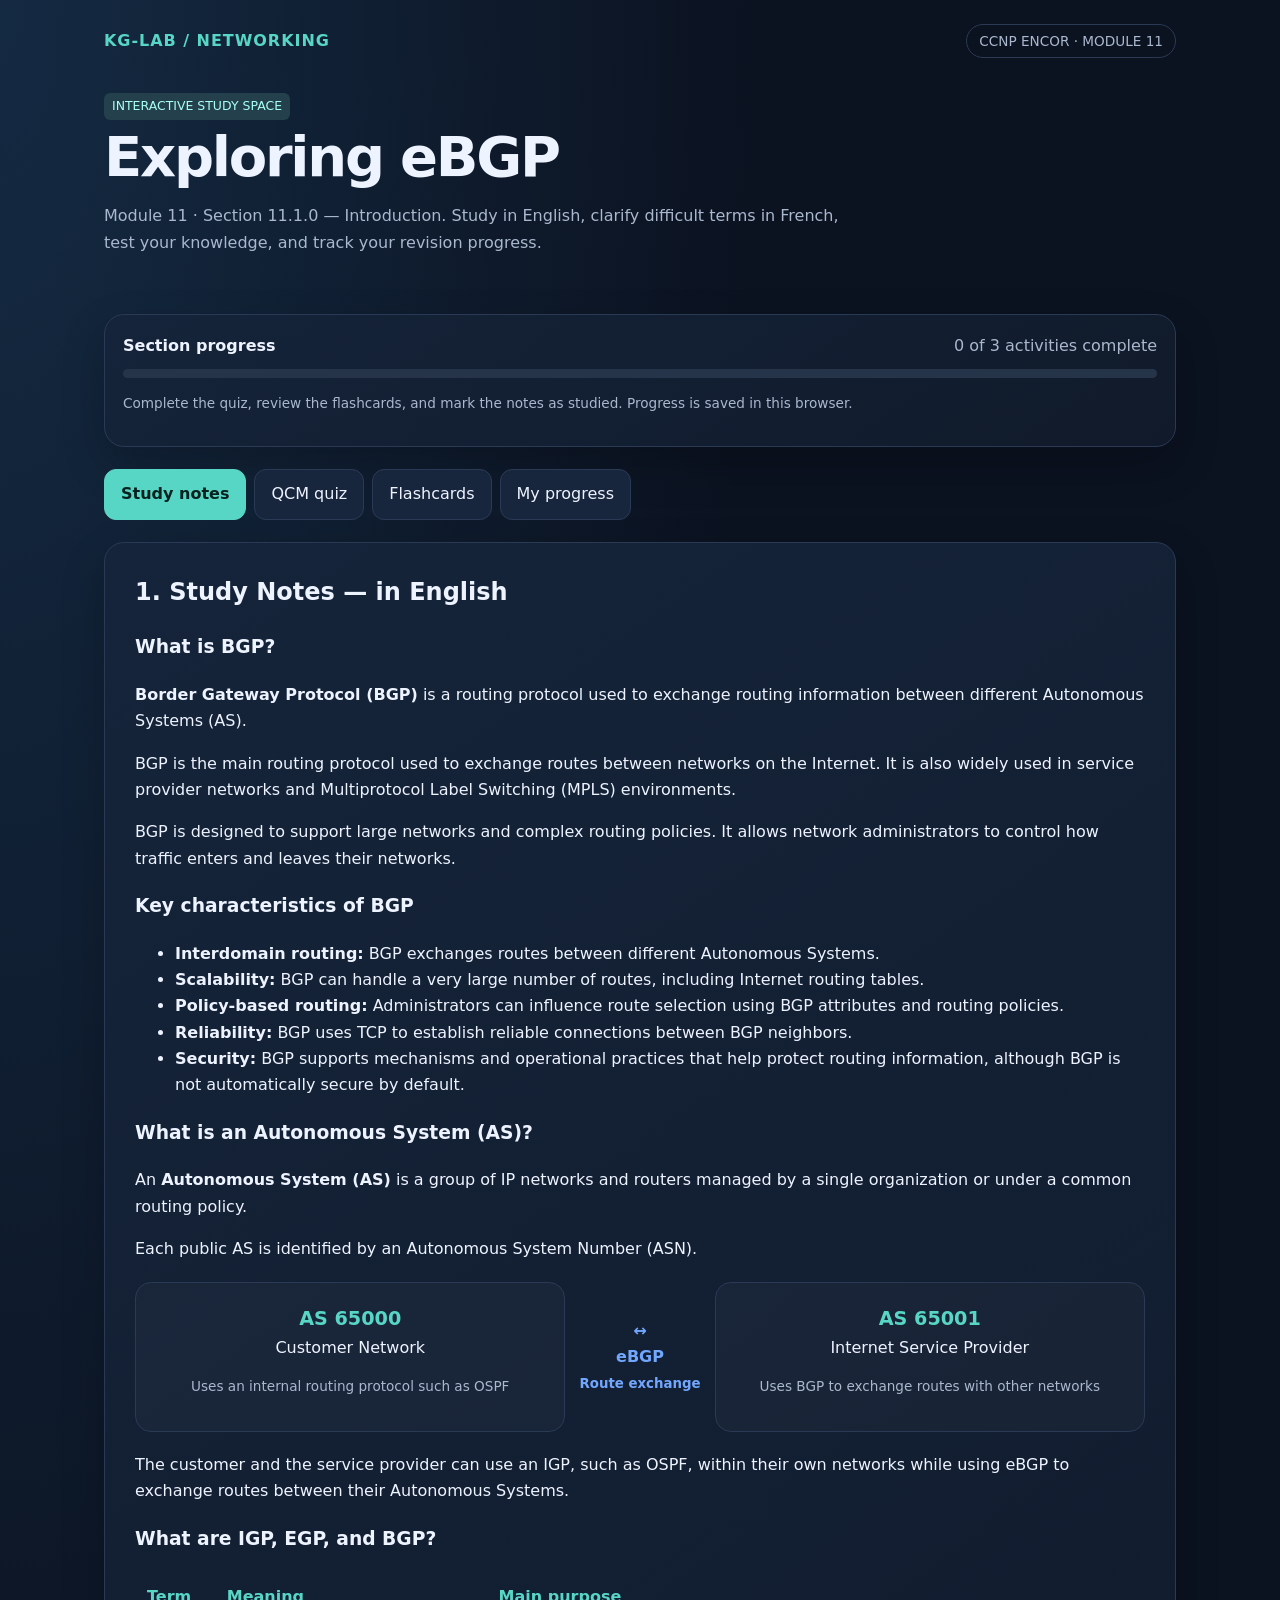
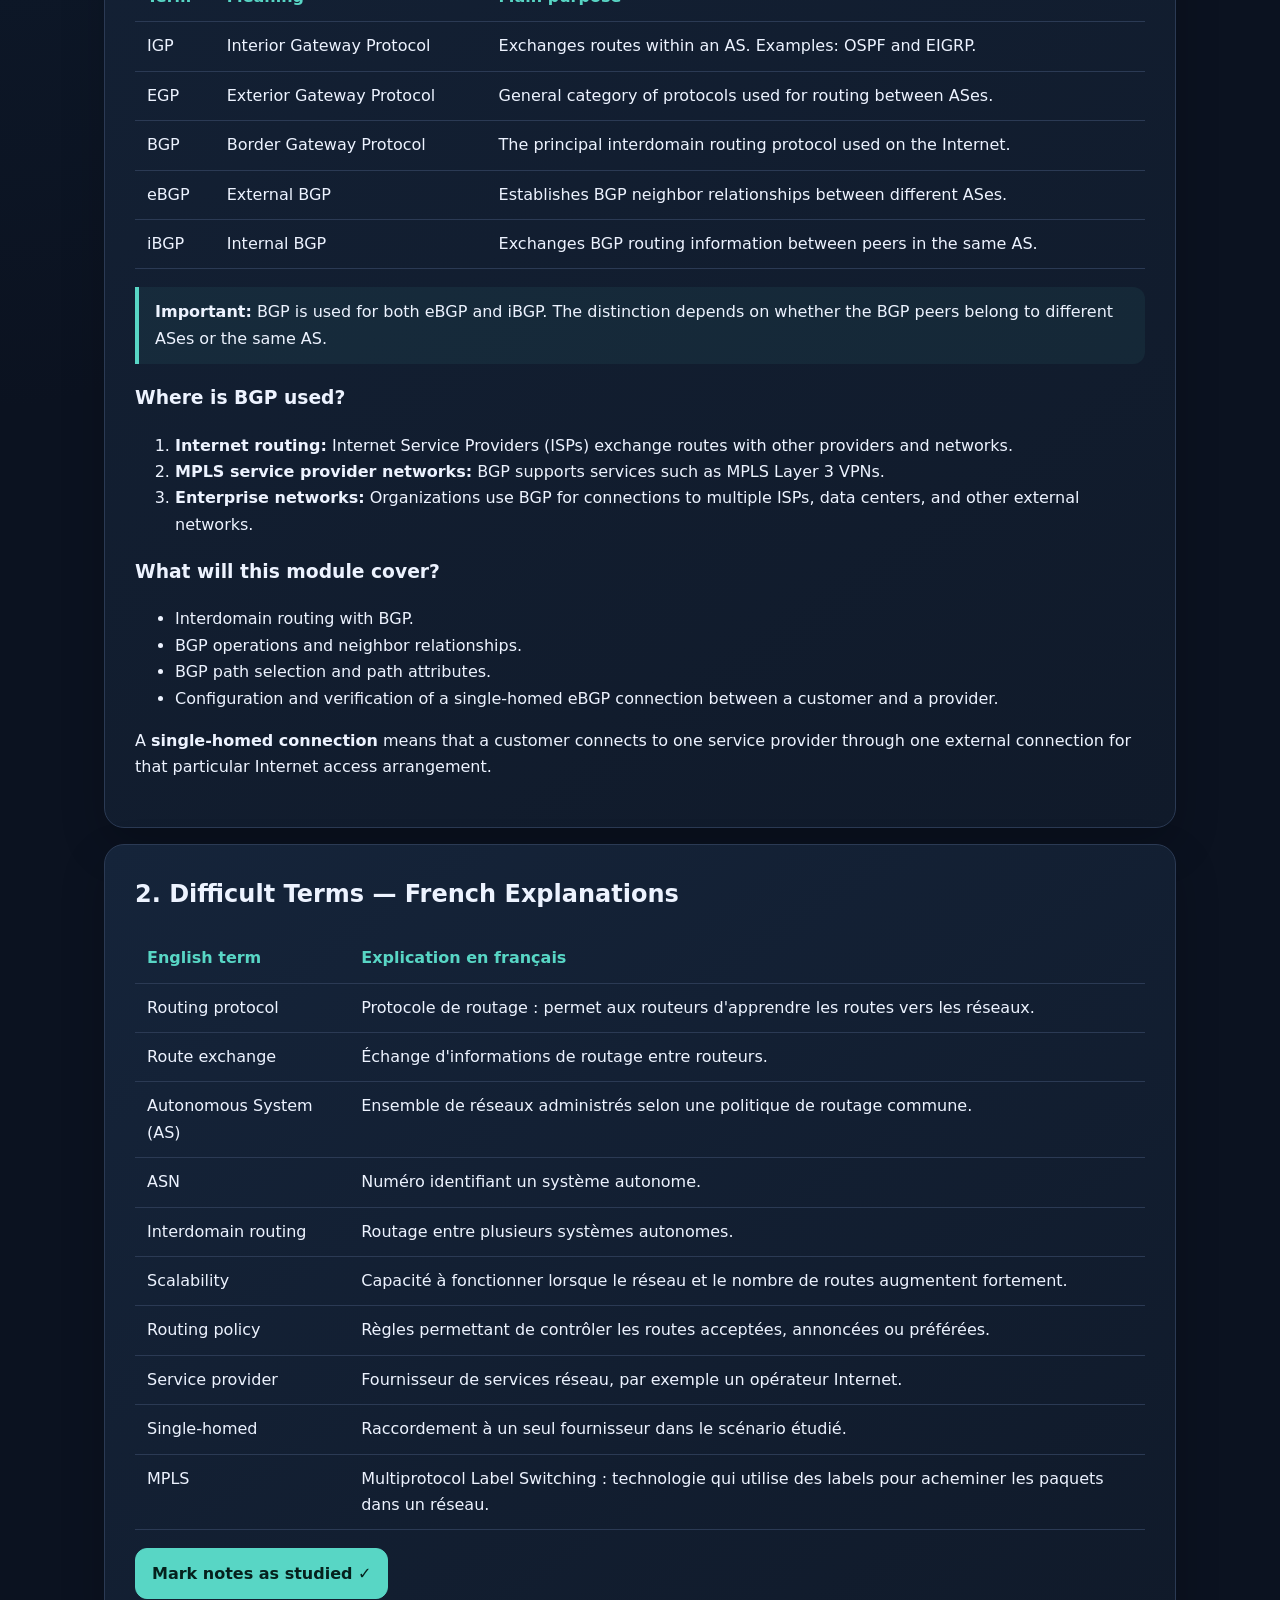
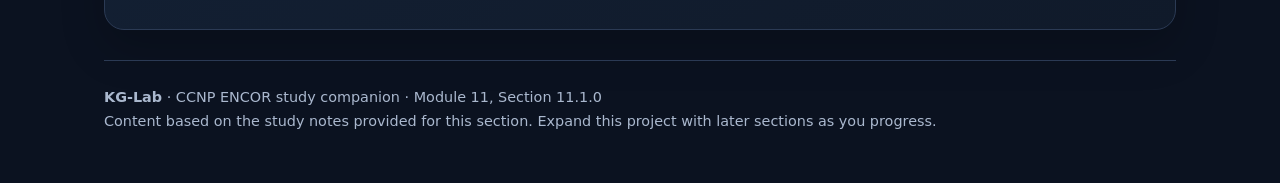
==== modules/module-11/index.html @ 841ff9d7 "feat: add CCNP ENCOR learning dashboard and BGP module" ====
<!doctype html>
<html lang="en">
<head>
<meta charset="utf-8">
<meta name="viewport" content="width=device-width, initial-scale=1">
<meta name="description" content="Interactive CCNP ENCOR BGP revision — Module 11, Section 11.1 Introduction.">
<title>KG-Lab | BGP Learning</title>
<style>
:root{--bg:#0b1220;--panel:#121d30;--panel2:#18263d;--text:#edf3ff;--muted:#aab8ce;--accent:#58d6c5;--accent2:#72a7ff;--good:#5ed39a;--bad:#ff8585;--line:#2b3a54;--shadow:0 18px 45px #0003}
*{box-sizing:border-box}body{margin:0;background:radial-gradient(ellipse at top left,#142a42 0,transparent 42%),var(--bg);color:var(--text);font:16px/1.65 system-ui,-apple-system,Segoe UI,Roboto,sans-serif}a{color:var(--accent)}button{font:inherit;cursor:pointer;border:1px solid var(--line);border-radius:12px;padding:.7rem 1rem;background:var(--panel2);color:var(--text);transition:.15s}button:hover{border-color:var(--accent);transform:translateY(-1px)}button:focus-visible,a:focus-visible{outline:3px solid var(--accent2);outline-offset:3px}.wrap{max-width:1120px;margin:auto;padding:24px}.top{display:flex;justify-content:space-between;align-items:center;gap:16px;flex-wrap:wrap}.brand{font-weight:800;letter-spacing:.06em;color:var(--accent)}.pill{border:1px solid var(--line);border-radius:999px;padding:5px 12px;color:var(--muted);font-size:.85rem}.hero{padding:34px 0 22px}.hero h1{font-size:clamp(2rem,5vw,3.5rem);line-height:1.1;margin:.35rem 0 1rem;letter-spacing:-.04em}.hero p{color:var(--muted);max-width:760px}.progressbox,.panel{background:linear-gradient(145deg,#15243a,#101a2a);border:1px solid var(--line);border-radius:20px;box-shadow:var(--shadow)}.progressbox{padding:18px;margin:20px 0}.progressline{height:9px;border-radius:20px;background:#26344a;overflow:hidden;margin-top:10px}.progressfill{height:100%;width:0;background:linear-gradient(90deg,var(--accent),var(--accent2));transition:width .3s}.nav{display:flex;gap:8px;flex-wrap:wrap;margin:22px 0}.nav button[aria-selected=true]{background:var(--accent);color:#06211e;border-color:var(--accent);font-weight:750}.panel{padding:clamp(18px,3vw,30px);margin:16px 0}.panel h2{margin-top:0}.muted{color:var(--muted)}.grid{display:grid;grid-template-columns:repeat(auto-fit,minmax(230px,1fr));gap:14px}.mini{padding:16px;border:1px solid var(--line);border-radius:15px;background:#ffffff05}.mini h3{margin:.2rem 0}.tag{display:inline-block;font-size:.78rem;border-radius:6px;background:#23404c;color:#a8fff1;padding:3px 8px}.callout{border-left:4px solid var(--accent);padding:12px 16px;background:#58d6c510;border-radius:0 12px 12px 0;margin:18px 0}.tablewrap{overflow-x:auto}table{width:100%;border-collapse:collapse;min-width:570px}th,td{text-align:left;padding:11px 12px;border-bottom:1px solid var(--line);vertical-align:top}th{color:var(--accent)}.diagram{display:grid;grid-template-columns:1fr auto 1fr;align-items:center;gap:14px;margin:20px 0}.asbox{border:1px solid var(--line);background:#ffffff06;border-radius:16px;padding:20px;text-align:center}.asbox strong{display:block;font-size:1.2rem;color:var(--accent)}.arrow{text-align:center;color:var(--accent2);font-weight:800}.question{padding:20px 0;border-bottom:1px solid var(--line)}.question:last-child{border-bottom:0}.question h3{font-size:1.05rem}.options{display:grid;gap:8px}.option{display:flex;align-items:flex-start;gap:10px;text-align:left;width:100%;background:#ffffff04}.option.selected{border-color:var(--accent2);background:#72a7ff15}.option.correct{border-color:var(--good);background:#5ed39a13}.option.wrong{border-color:var(--bad);background:#ff858513}.option .letter{font-weight:800;color:var(--accent);min-width:22px}.feedback{padding:12px;border-radius:10px;margin-top:10px;background:#ffffff08}.feedback.good{border:1px solid var(--good)}.feedback.bad{border:1px solid var(--bad)}.actions{display:flex;gap:10px;flex-wrap:wrap;margin-top:18px}.primary{background:var(--accent);color:#05211d;border-color:var(--accent);font-weight:800}.flashcard{min-height:230px;width:100%;display:flex;flex-direction:column;align-items:center;justify-content:center;text-align:center;padding:30px;background:linear-gradient(140deg,#182b45,#102033);border:1px solid #36506c;border-radius:18px}.flashcard .face{color:var(--accent);font-size:.8rem;letter-spacing:.1em;text-transform:uppercase}.flashcard .content{font-size:clamp(1.2rem,3vw,1.7rem);font-weight:700;max-width:650px;margin:14px 0}.score{font-size:2rem;font-weight:850;color:var(--accent)}.hidden{display:none!important}details{border:1px solid var(--line);border-radius:12px;padding:12px 15px;margin:10px 0}summary{cursor:pointer;font-weight:700}footer{padding:25px 0;color:var(--muted);font-size:.9rem;border-top:1px solid var(--line);margin-top:30px}.small{font-size:.85rem}.reset{color:#ffc0c0}@media(max-width:620px){.wrap{padding:15px}.diagram{grid-template-columns:1fr}.arrow{padding:4px}.arrow span{display:inline-block;transform:rotate(90deg)}.panel{border-radius:15px}}
</style>
</head>
<body>
<div class="wrap">
<header class="top">
  <div class="brand">KG-LAB / NETWORKING</div>
  <div class="pill">CCNP ENCOR · MODULE 11</div>
</header>
<section class="hero">
  <span class="tag">INTERACTIVE STUDY SPACE</span>
  <h1>Exploring eBGP</h1>
  <p>Module 11 · Section 11.1.0 — Introduction. Study in English, clarify difficult terms in French, test your knowledge, and track your revision progress.</p>
</section>
<section class="progressbox" aria-label="Learning progress">
  <div style="display:flex;justify-content:space-between;gap:12px;flex-wrap:wrap"><strong>Section progress</strong><span id="progressText" class="muted">0 of 3 activities complete</span></div>
  <div class="progressline"><div class="progressfill" id="progressFill"></div></div>
  <p class="small muted" id="progressHint">Complete the quiz, review the flashcards, and mark the notes as studied. Progress is saved in this browser.</p>
</section>
<nav class="nav" aria-label="Sections">
  <button data-tab="learn" aria-selected="true">Study notes</button>
  <button data-tab="quiz" aria-selected="false">QCM quiz</button>
  <button data-tab="cards" aria-selected="false">Flashcards</button>
  <button data-tab="progress" aria-selected="false">My progress</button>
</nav>

<main>
<section id="learn" class="tab">
  <div class="panel">
    <h2>1. Study Notes — in English</h2>
    <h3>What is BGP?</h3>
    <p><strong>Border Gateway Protocol (BGP)</strong> is a routing protocol used to exchange routing information between different Autonomous Systems (AS).</p>
    <p>BGP is the main routing protocol used to exchange routes between networks on the Internet. It is also widely used in service provider networks and Multiprotocol Label Switching (MPLS) environments.</p>
    <p>BGP is designed to support large networks and complex routing policies. It allows network administrators to control how traffic enters and leaves their networks.</p>
    <h3>Key characteristics of BGP</h3>
    <ul>
      <li><strong>Interdomain routing:</strong> BGP exchanges routes between different Autonomous Systems.</li>
      <li><strong>Scalability:</strong> BGP can handle a very large number of routes, including Internet routing tables.</li>
      <li><strong>Policy-based routing:</strong> Administrators can influence route selection using BGP attributes and routing policies.</li>
      <li><strong>Reliability:</strong> BGP uses TCP to establish reliable connections between BGP neighbors.</li>
      <li><strong>Security:</strong> BGP supports mechanisms and operational practices that help protect routing information, although BGP is not automatically secure by default.</li>
    </ul>
    <h3>What is an Autonomous System (AS)?</h3>
    <p>An <strong>Autonomous System (AS)</strong> is a group of IP networks and routers managed by a single organization or under a common routing policy.</p>
    <p>Each public AS is identified by an Autonomous System Number (ASN).</p>
    <div class="diagram" role="img" aria-label="AS 65000 customer connects by eBGP to AS 65001 Internet Service Provider">
      <div class="asbox"><strong>AS 65000</strong>Customer Network<p class="muted small">Uses an internal routing protocol such as OSPF</p></div>
      <div class="arrow"><span>↔</span><br>eBGP<br><small>Route exchange</small></div>
      <div class="asbox"><strong>AS 65001</strong>Internet Service Provider<p class="muted small">Uses BGP to exchange routes with other networks</p></div>
    </div>
    <p>The customer and the service provider can use an IGP, such as OSPF, within their own networks while using eBGP to exchange routes between their Autonomous Systems.</p>
    <h3>What are IGP, EGP, and BGP?</h3>
    <div class="tablewrap"><table><thead><tr><th>Term</th><th>Meaning</th><th>Main purpose</th></tr></thead><tbody>
      <tr><td>IGP</td><td>Interior Gateway Protocol</td><td>Exchanges routes within an AS. Examples: OSPF and EIGRP.</td></tr>
      <tr><td>EGP</td><td>Exterior Gateway Protocol</td><td>General category of protocols used for routing between ASes.</td></tr>
      <tr><td>BGP</td><td>Border Gateway Protocol</td><td>The principal interdomain routing protocol used on the Internet.</td></tr>
      <tr><td>eBGP</td><td>External BGP</td><td>Establishes BGP neighbor relationships between different ASes.</td></tr>
      <tr><td>iBGP</td><td>Internal BGP</td><td>Exchanges BGP routing information between peers in the same AS.</td></tr>
    </tbody></table></div>
    <div class="callout"><strong>Important:</strong> BGP is used for both eBGP and iBGP. The distinction depends on whether the BGP peers belong to different ASes or the same AS.</div>
    <h3>Where is BGP used?</h3>
    <ol>
      <li><strong>Internet routing:</strong> Internet Service Providers (ISPs) exchange routes with other providers and networks.</li>
      <li><strong>MPLS service provider networks:</strong> BGP supports services such as MPLS Layer 3 VPNs.</li>
      <li><strong>Enterprise networks:</strong> Organizations use BGP for connections to multiple ISPs, data centers, and other external networks.</li>
    </ol>
    <h3>What will this module cover?</h3>
    <ul><li>Interdomain routing with BGP.</li><li>BGP operations and neighbor relationships.</li><li>BGP path selection and path attributes.</li><li>Configuration and verification of a single-homed eBGP connection between a customer and a provider.</li></ul>
    <p>A <strong>single-homed connection</strong> means that a customer connects to one service provider through one external connection for that particular Internet access arrangement.</p>
  </div>
  <div class="panel">
    <h2>2. Difficult Terms — French Explanations</h2>
    <div class="tablewrap"><table><thead><tr><th>English term</th><th>Explication en français</th></tr></thead><tbody>
      <tr><td>Routing protocol</td><td>Protocole de routage : permet aux routeurs d'apprendre les routes vers les réseaux.</td></tr>
      <tr><td>Route exchange</td><td>Échange d'informations de routage entre routeurs.</td></tr>
      <tr><td>Autonomous System (AS)</td><td>Ensemble de réseaux administrés selon une politique de routage commune.</td></tr>
      <tr><td>ASN</td><td>Numéro identifiant un système autonome.</td></tr>
      <tr><td>Interdomain routing</td><td>Routage entre plusieurs systèmes autonomes.</td></tr>
      <tr><td>Scalability</td><td>Capacité à fonctionner lorsque le réseau et le nombre de routes augmentent fortement.</td></tr>
      <tr><td>Routing policy</td><td>Règles permettant de contrôler les routes acceptées, annoncées ou préférées.</td></tr>
      <tr><td>Service provider</td><td>Fournisseur de services réseau, par exemple un opérateur Internet.</td></tr>
      <tr><td>Single-homed</td><td>Raccordement à un seul fournisseur dans le scénario étudié.</td></tr>
      <tr><td>MPLS</td><td>Multiprotocol Label Switching : technologie qui utilise des labels pour acheminer les paquets dans un réseau.</td></tr>
    </tbody></table></div>
    <div class="actions"><button class="primary" id="markStudied">Mark notes as studied ✓</button><span class="muted small" id="studiedStatus" aria-live="polite"></span></div>
  </div>
</section>

<section id="quiz" class="tab hidden">
  <div class="panel">
    <h2>3. Exam Practice — CCNA/CCNP-Style QCM</h2>
    <p class="muted">Choose one answer unless the question says “Select two”. Submit the quiz to see your score and explanations. These are practice questions, not claimed official exam questions.</p>
    <div id="quizQuestions"></div>
    <div class="actions"><button class="primary" id="submitQuiz">Submit answers</button><button id="resetQuiz">Try again</button></div>
    <div id="quizResult" class="callout hidden" aria-live="polite"></div>
  </div>
</section>

<section id="cards" class="tab hidden">
  <div class="panel">
    <h2>4. Quick Revision — Flashcards</h2>
    <p class="muted">Reveal each answer, then mark whether you knew it. Your review progress is saved in this browser.</p>
    <div class="flashcard" id="flashcard" tabindex="0" role="button" aria-label="Reveal flashcard answer">
      <div class="face" id="cardFace">Question · 1 / 5</div>
      <div class="content" id="cardContent">What does BGP stand for?</div>
      <div class="muted small">Click the card or press Enter to reveal the answer</div>
    </div>
    <div class="actions" style="justify-content:center">
      <button id="prevCard">← Previous</button><button class="primary" id="flipCard">Reveal answer</button><button id="nextCard">Next →</button>
    </div>
    <div class="actions" style="justify-content:center">
      <button id="knowCard">✓ I knew it</button><button id="missCard">× Review again</button>
    </div>
    <p id="cardStatus" class="muted" style="text-align:center" aria-live="polite"></p>
  </div>
</section>

<section id="progress" class="tab hidden">
  <div class="panel">
    <h2>5. My Progress</h2>
    <p class="muted">Progress is stored locally in this browser using localStorage. It is not automatically synced across devices or browsers.</p>
    <div class="grid">
      <div class="mini"><span class="muted">Notes</span><div class="score" id="pNotes">Not yet</div><p class="small">Mark the study notes as studied.</p></div>
      <div class="mini"><span class="muted">Quiz</span><div class="score" id="pQuiz">—</div><p class="small">Best score recorded for this section.</p></div>
      <div class="mini"><span class="muted">Flashcards known</span><div class="score" id="pCards">0 / 5</div><p class="small">Cards marked “I knew it”.</p></div>
    </div>
    <h3>Quick Revision — Key Takeaways</h3>
    <ul>
      <li>BGP stands for <strong>Border Gateway Protocol</strong>.</li>
      <li>BGP exchanges routing information between Autonomous Systems.</li>
      <li>An AS is a group of networks managed under a common routing policy.</li>
      <li>eBGP operates between different ASes.</li>
      <li>iBGP operates between peers in the same AS.</li>
      <li>BGP uses TCP port 179.</li>
      <li>OSPF and EIGRP are examples of IGPs.</li>
      <li>BGP is widely used for Internet routing and supports MPLS service provider environments.</li>
      <li>A single-homed customer connects to one service provider in the scenario studied.</li>
    </ul>
    <div class="actions"><button id="exportProgress">Export progress JSON</button><button id="resetProgress" class="reset">Reset this section's progress</button></div>
    <p class="small muted" id="progressMessage" aria-live="polite"></p>
  </div>
</section>
</main>
<footer>
  <strong>KG-Lab</strong> · CCNP ENCOR study companion · Module 11, Section 11.1.0<br>
  Content based on the study notes provided for this section. Expand this project with later sections as you progress.
</footer>
</div>
<script>
const STORAGE_KEY='kgLabBgpSection110_v1';
const quizData=[
 {q:'What is the primary purpose of BGP?',options:['To assign IP addresses automatically','To exchange routing information between Autonomous Systems','To encrypt all IP traffic','To replace Ethernet switching'],correct:[1],why:'BGP is the principal interdomain routing protocol used to exchange reachability information between ASes.'},
 {q:'Which routing protocol is commonly used for routing between different Autonomous Systems?',options:['OSPF','EIGRP','eBGP','STP'],correct:[2],why:'eBGP establishes BGP neighbor relationships between routers belonging to different ASes.'},
 {q:'Which statements about BGP are correct? Select two.',options:['BGP supports policy-based route selection.','BGP is widely used for Internet routing.','BGP automatically encrypts all routing updates.','BGP can only operate inside one AS.'],correct:[0,1],why:'BGP supports routing policies and is fundamental to Internet interdomain routing. It does not automatically encrypt all routing updates.'},
 {q:'A customer router in AS 65000 peers with an ISP router in AS 65001. Which type of BGP relationship is this?',options:['iBGP','eBGP','OSPF adjacency','EIGRP adjacency'],correct:[1],why:'The peers belong to different ASes, so the relationship is eBGP.'},
 {q:'Which statement best describes an Autonomous System?',options:['A single physical router','A group of networks managed under a common routing policy','A type of Ethernet cable','A protocol that assigns MAC addresses'],correct:[1],why:'An AS groups networks and routers under a common administrative and routing-policy framework.'},
 {q:'Which transport protocol does BGP use to establish its peer connection?',options:['UDP port 53','TCP port 179','UDP port 67','TCP port 443'],correct:[1],why:'BGP uses TCP port 179 to establish its sessions and provide reliable transport.'}
];
const flashcards=[
 {front:'What does BGP stand for?',back:'Border Gateway Protocol.'},
 {front:'What is an AS?',back:'A group of networks managed under a common routing policy.'},
 {front:'What is the difference between eBGP and iBGP?',back:'eBGP connects peers in different ASes; iBGP connects peers in the same AS.'},
 {front:'Which transport protocol and port does BGP use?',back:'TCP port 179.'},
 {front:'Name two common IGPs.',back:'OSPF and EIGRP.'}
];
let state={notesStudied:false,bestScore:null,lastScore:null,quizComplete:false,flashKnown:[],flashMissed:[],cardIndex:0,cardRevealed:false};
try{const saved=JSON.parse(localStorage.getItem(STORAGE_KEY)||'null');if(saved)state={...state,...saved}}catch(e){}
let selected={};let submitted=false;
const $=id=>document.getElementById(id);
function save(){try{localStorage.setItem(STORAGE_KEY,JSON.stringify(state))}catch(e){};renderProgress()}
function renderProgress(){
 const activities=(state.notesStudied?1:0)+(state.quizComplete?1:0)+(state.flashKnown.length===flashcards.length?1:0);
 $('progressText').textContent=activities+' of 3 activities complete';
 $('progressFill').style.width=(activities/3*100)+'%';
 $('pNotes').textContent=state.notesStudied?'Complete':'Not yet';
 $('pQuiz').textContent=state.bestScore===null?'—':state.bestScore+'%';
 $('pCards').textContent=state.flashKnown.length+' / '+flashcards.length;
 $('studiedStatus').textContent=state.notesStudied?'Notes marked as studied.':'';
 $('cardStatus').textContent='Known: '+state.flashKnown.length+'/'+flashcards.length+' · Review again: '+state.flashMissed.length;
}
document.querySelectorAll('[data-tab]').forEach(btn=>btn.addEventListener('click',()=>{
 document.querySelectorAll('[data-tab]').forEach(b=>b.setAttribute('aria-selected',String(b===btn)));
 document.querySelectorAll('.tab').forEach(s=>s.classList.toggle('hidden',s.id!==btn.dataset.tab));
 if(btn.dataset.tab==='progress')renderProgress();
}));
$('markStudied').addEventListener('click',()=>{state.notesStudied=true;save()});
function renderQuiz(){
 const root=$('quizQuestions');root.innerHTML='';
 quizData.forEach((q,i)=>{
  const article=document.createElement('div');article.className='question';
  const title=document.createElement('h3');title.textContent=(i+1)+'. '+q.q;article.appendChild(title);
  const opts=document.createElement('div');opts.className='options';
  q.options.forEach((opt,j)=>{
   const b=document.createElement('button');b.type='button';b.className='option';b.dataset.q=i;b.dataset.opt=j;
   const letter=document.createElement('span');letter.className='letter';letter.textContent=String.fromCharCode(65+j)+'.';
   const text=document.createElement('span');text.textContent=opt;b.append(letter,text);
   if((selected[i]||[]).includes(j))b.classList.add('selected');
   if(submitted){b.disabled=true;if(q.correct.includes(j))b.classList.add('correct');else if((selected[i]||[]).includes(j))b.classList.add('wrong')}
   b.addEventListener('click',()=>{if(submitted)return;const multi=q.q.includes('Select two');let cur=selected[i]||[];selected[i]=multi?(cur.includes(j)?cur.filter(x=>x!==j):cur.length<2?[...cur,j]:cur):[j];renderQuiz()});
   opts.appendChild(b);
  });article.appendChild(opts);
  if(submitted){
   const good=(selected[i]||[]).length===q.correct.length&&q.correct.every(x=>(selected[i]||[]).includes(x))&&(selected[i]||[]).every(x=>q.correct.includes(x));
   const f=document.createElement('div');f.className='feedback '+(good?'good':'bad');
   const strong=document.createElement('strong');strong.textContent=good?'Correct.':'Review this answer.';f.appendChild(strong);
   const answer=document.createElement('p');answer.textContent='Correct answer: '+q.correct.map(x=>String.fromCharCode(65+x)+'. '+q.options[x]).join(' | ');f.appendChild(answer);
   const why=document.createElement('p');why.textContent=q.why;f.appendChild(why);article.appendChild(f);
  }
  root.appendChild(article);
 });
 $('submitQuiz').disabled=submitted;
}
$('submitQuiz').addEventListener('click',()=>{
 if(quizData.some((q,i)=>!selected[i]||selected[i].length===0)){$('quizResult').classList.remove('hidden');$('quizResult').textContent='Please answer every question before submitting.';return}
 submitted=true;let score=0;
 quizData.forEach((q,i)=>{const a=selected[i]||[];if(a.length===q.correct.length&&q.correct.every(x=>a.includes(x))&&a.every(x=>q.correct.includes(x)))score++});
 const pct=Math.round(score/quizData.length*100);state.lastScore=pct;state.bestScore=state.bestScore===null?pct:Math.max(state.bestScore,pct);state.quizComplete=true;save();renderQuiz();
 $('quizResult').classList.remove('hidden');$('quizResult').innerHTML='<strong>Score: '+score+'/'+quizData.length+' ('+pct+'%)</strong><br>'+(pct===100?'Excellent — all answers correct!':pct>=70?'Good work. Review any explanations marked incorrect.':'Review the notes and try again to strengthen your understanding.');
});
$('resetQuiz').addEventListener('click',()=>{selected={};submitted=false;$('quizResult').classList.add('hidden');renderQuiz()});
function renderCard(){
 const c=flashcards[state.cardIndex];$('cardFace').textContent=(state.cardRevealed?'Answer':'Question')+' · '+(state.cardIndex+1)+' / '+flashcards.length;
 $('cardContent').textContent=state.cardRevealed?c.back:c.front;$('flipCard').textContent=state.cardRevealed?'Show question':'Reveal answer';
 $('knowCard').disabled=!state.cardRevealed;$('missCard').disabled=!state.cardRevealed;
 renderProgress();
}
function flip(){state.cardRevealed=!state.cardRevealed;renderCard()}
function nextCard(delta){state.cardIndex=(state.cardIndex+delta+flashcards.length)%flashcards.length;state.cardRevealed=false;renderCard()}
$('flashcard').addEventListener('click',flip);$('flashcard').addEventListener('keydown',e=>{if(e.key==='Enter'||e.key===' '){e.preventDefault();flip()}});
$('flipCard').addEventListener('click',flip);$('prevCard').addEventListener('click',()=>nextCard(-1));$('nextCard').addEventListener('click',()=>nextCard(1));
$('knowCard').addEventListener('click',()=>{const i=state.cardIndex;if(!state.flashKnown.includes(i))state.flashKnown.push(i);state.flashMissed=state.flashMissed.filter(x=>x!==i);save();nextCard(1)});
$('missCard').addEventListener('click',()=>{const i=state.cardIndex;if(!state.flashMissed.includes(i))state.flashMissed.push(i);state.flashKnown=state.flashKnown.filter(x=>x!==i);save();nextCard(1)});
$('exportProgress').addEventListener('click',()=>{const blob=new Blob([JSON.stringify(state,null,2)],{type:'application/json'});const url=URL.createObjectURL(blob);const a=document.createElement('a');a.href=url;a.download='bgp-section-11-1-progress.json';a.click();URL.revokeObjectURL(url);$('progressMessage').textContent='Progress JSON exported.'});
$('resetProgress').addEventListener('click',()=>{if(confirm('Reset notes, quiz score, and flashcard progress for Section 11.1?')){state={notesStudied:false,bestScore:null,lastScore:null,quizComplete:false,flashKnown:[],flashMissed:[],cardIndex:0,cardRevealed:false};selected={};submitted=false;save();renderQuiz();renderCard();$('progressMessage').textContent='Section progress has been reset.'}});
renderQuiz();renderCard();renderProgress();
</script>
</body>
</html>
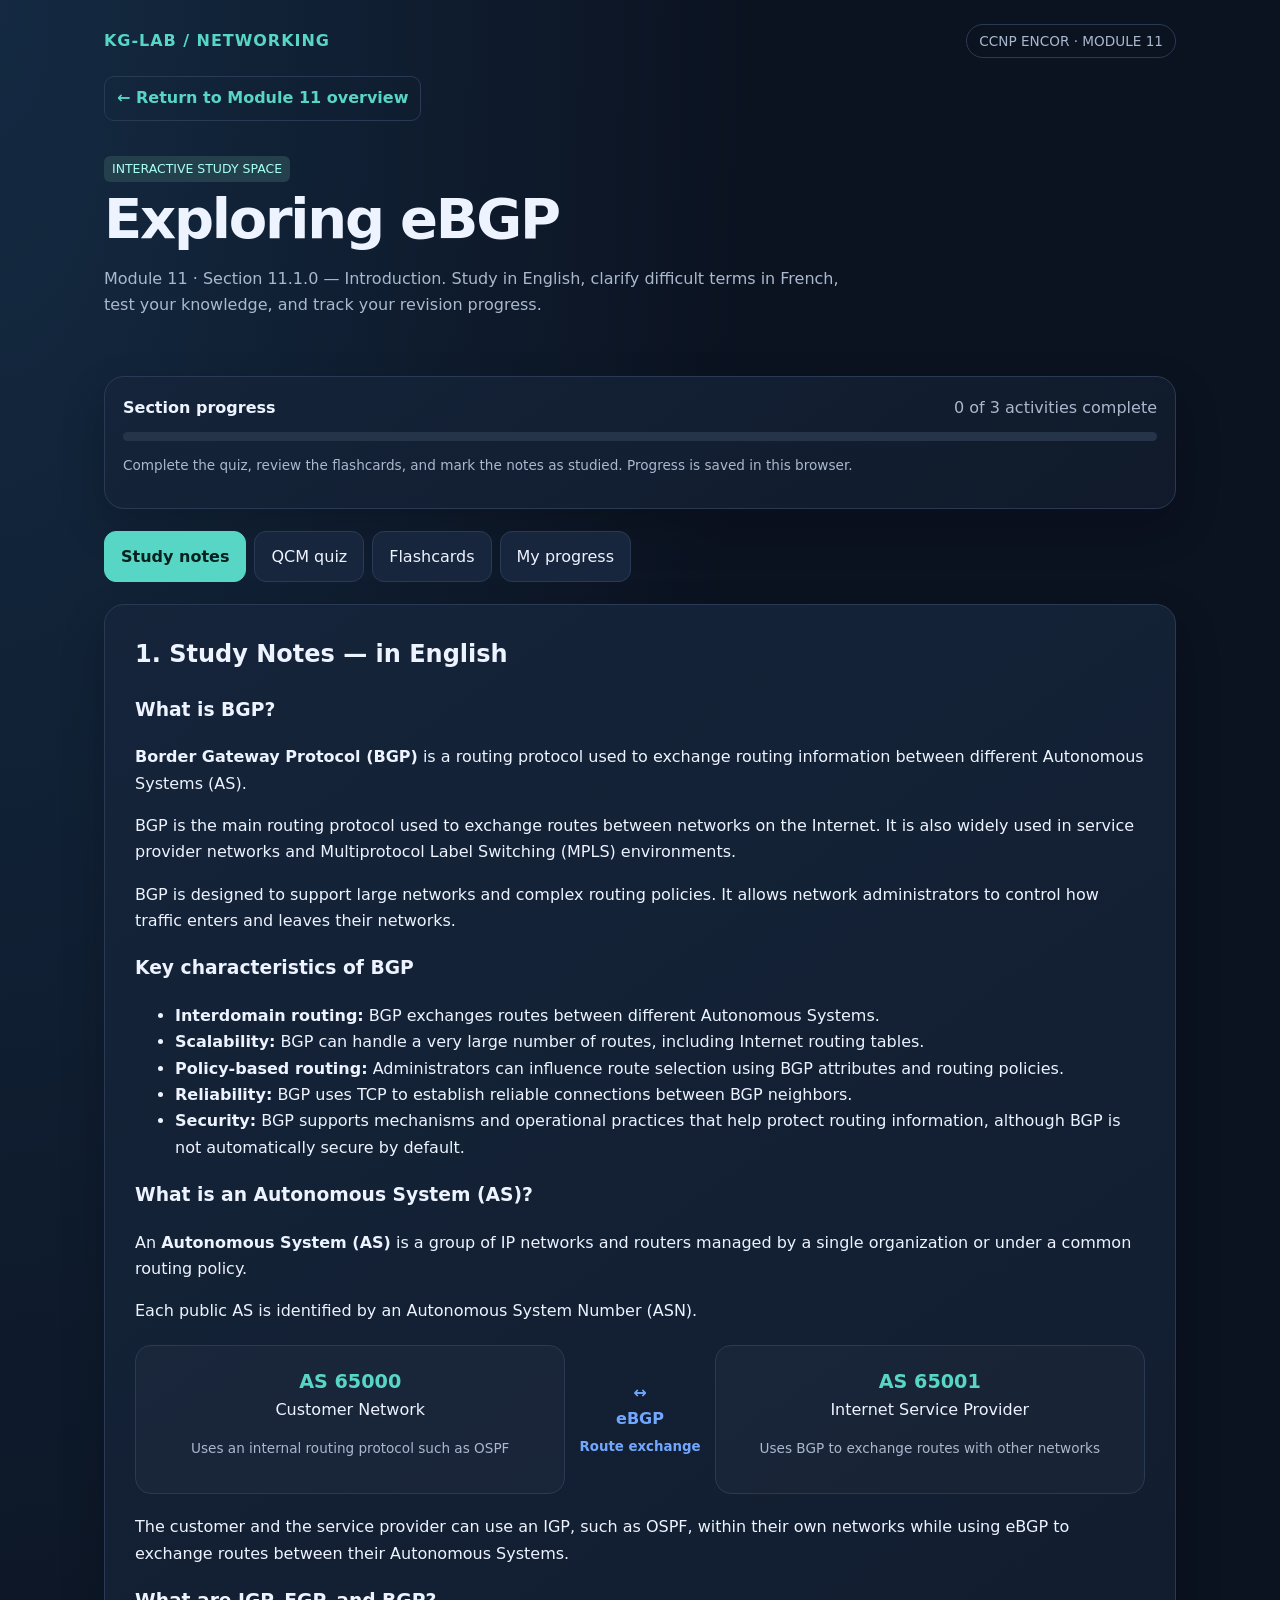
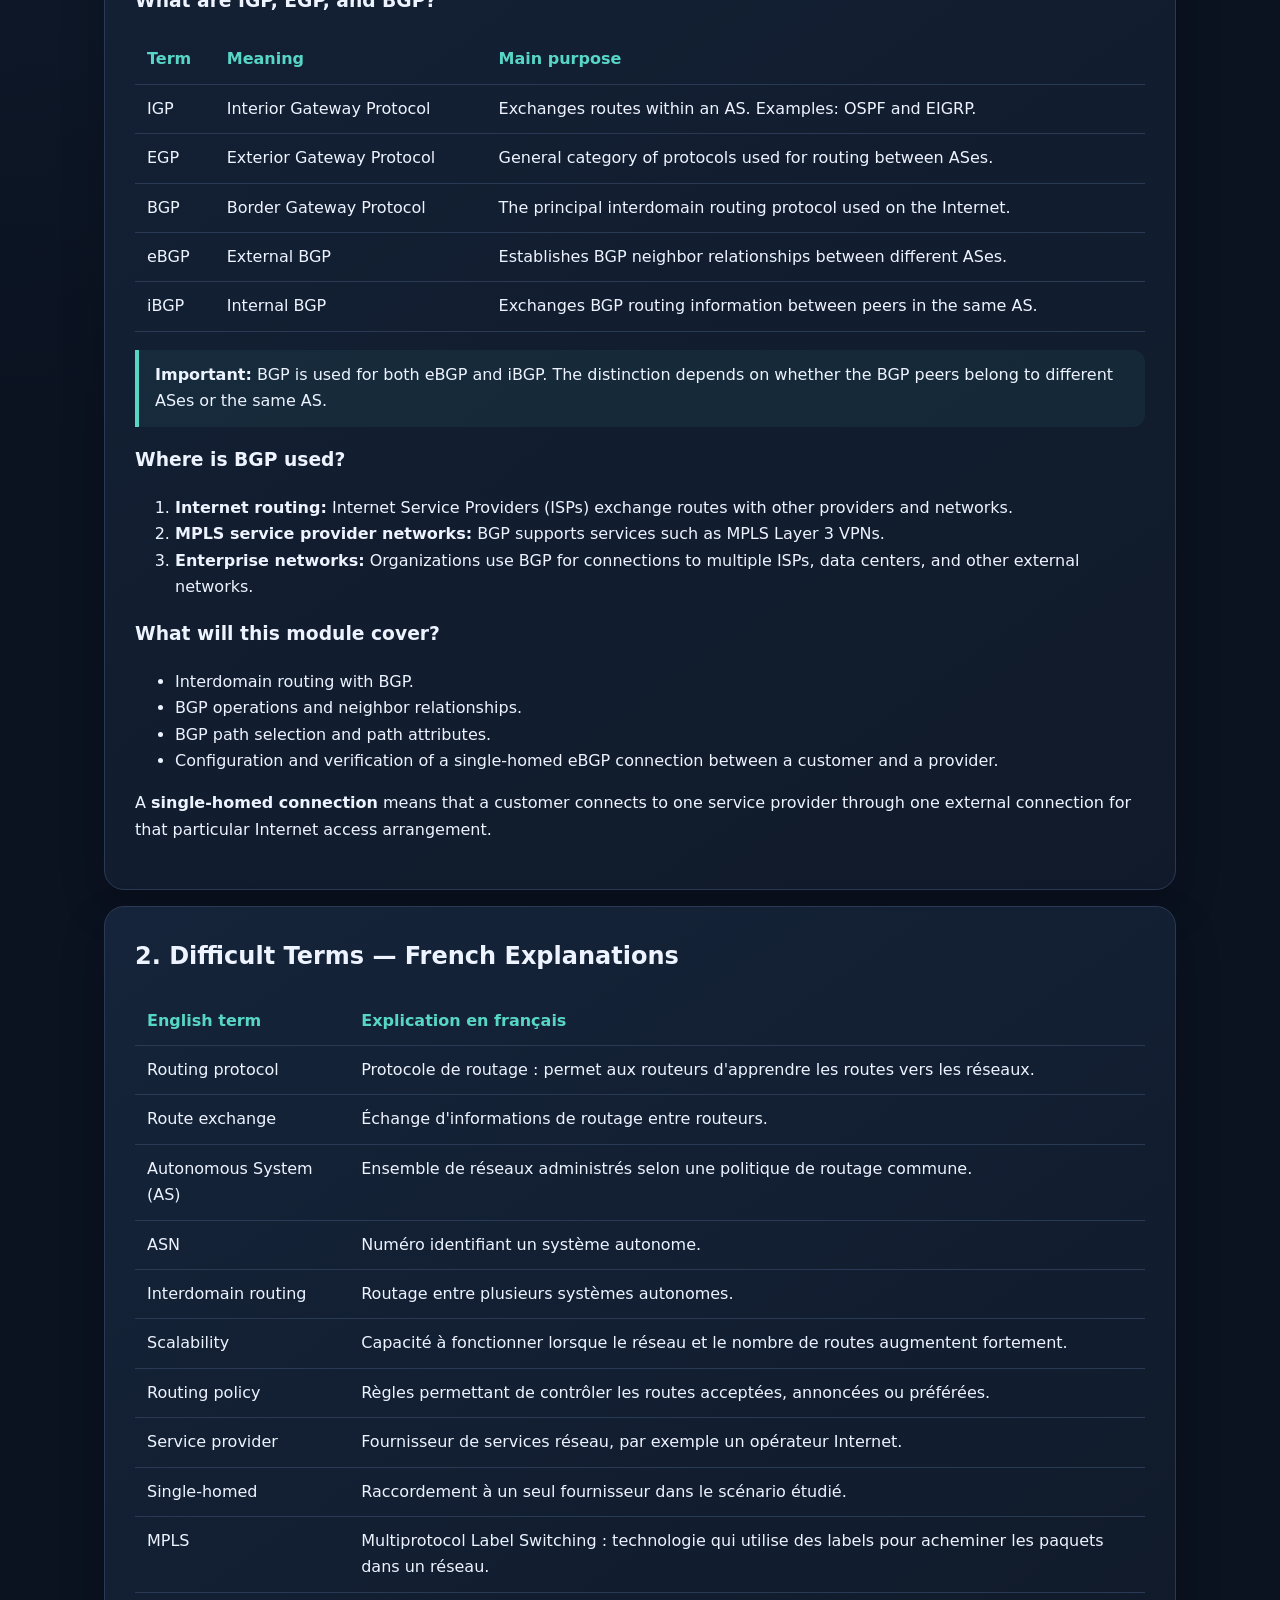
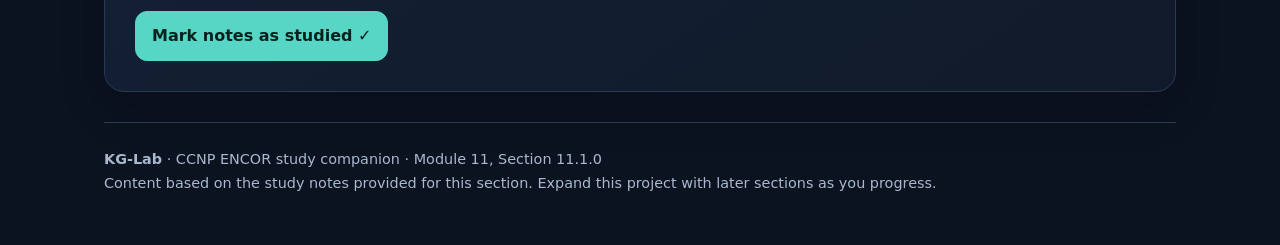
==== commit 2c9727b7: "feat(module-11): add module overview and navigation" ====
--- a/modules/module-11/index.html
+++ b/modules/module-11/index.html
@@ -16,6 +16,11 @@
   <div class="brand">KG-LAB / NETWORKING</div>
   <div class="pill">CCNP ENCOR · MODULE 11</div>
 </header>
+<div style="margin-top:18px">
+  <a href="home.html" style="display:inline-block;padding:8px 12px;border:1px solid #2b3a54;border-radius:10px;text-decoration:none;font-weight:700">
+    ← Return to Module 11 overview
+  </a>
+</div>
 <section class="hero">
   <span class="tag">INTERACTIVE STUDY SPACE</span>
   <h1>Exploring eBGP</h1>
